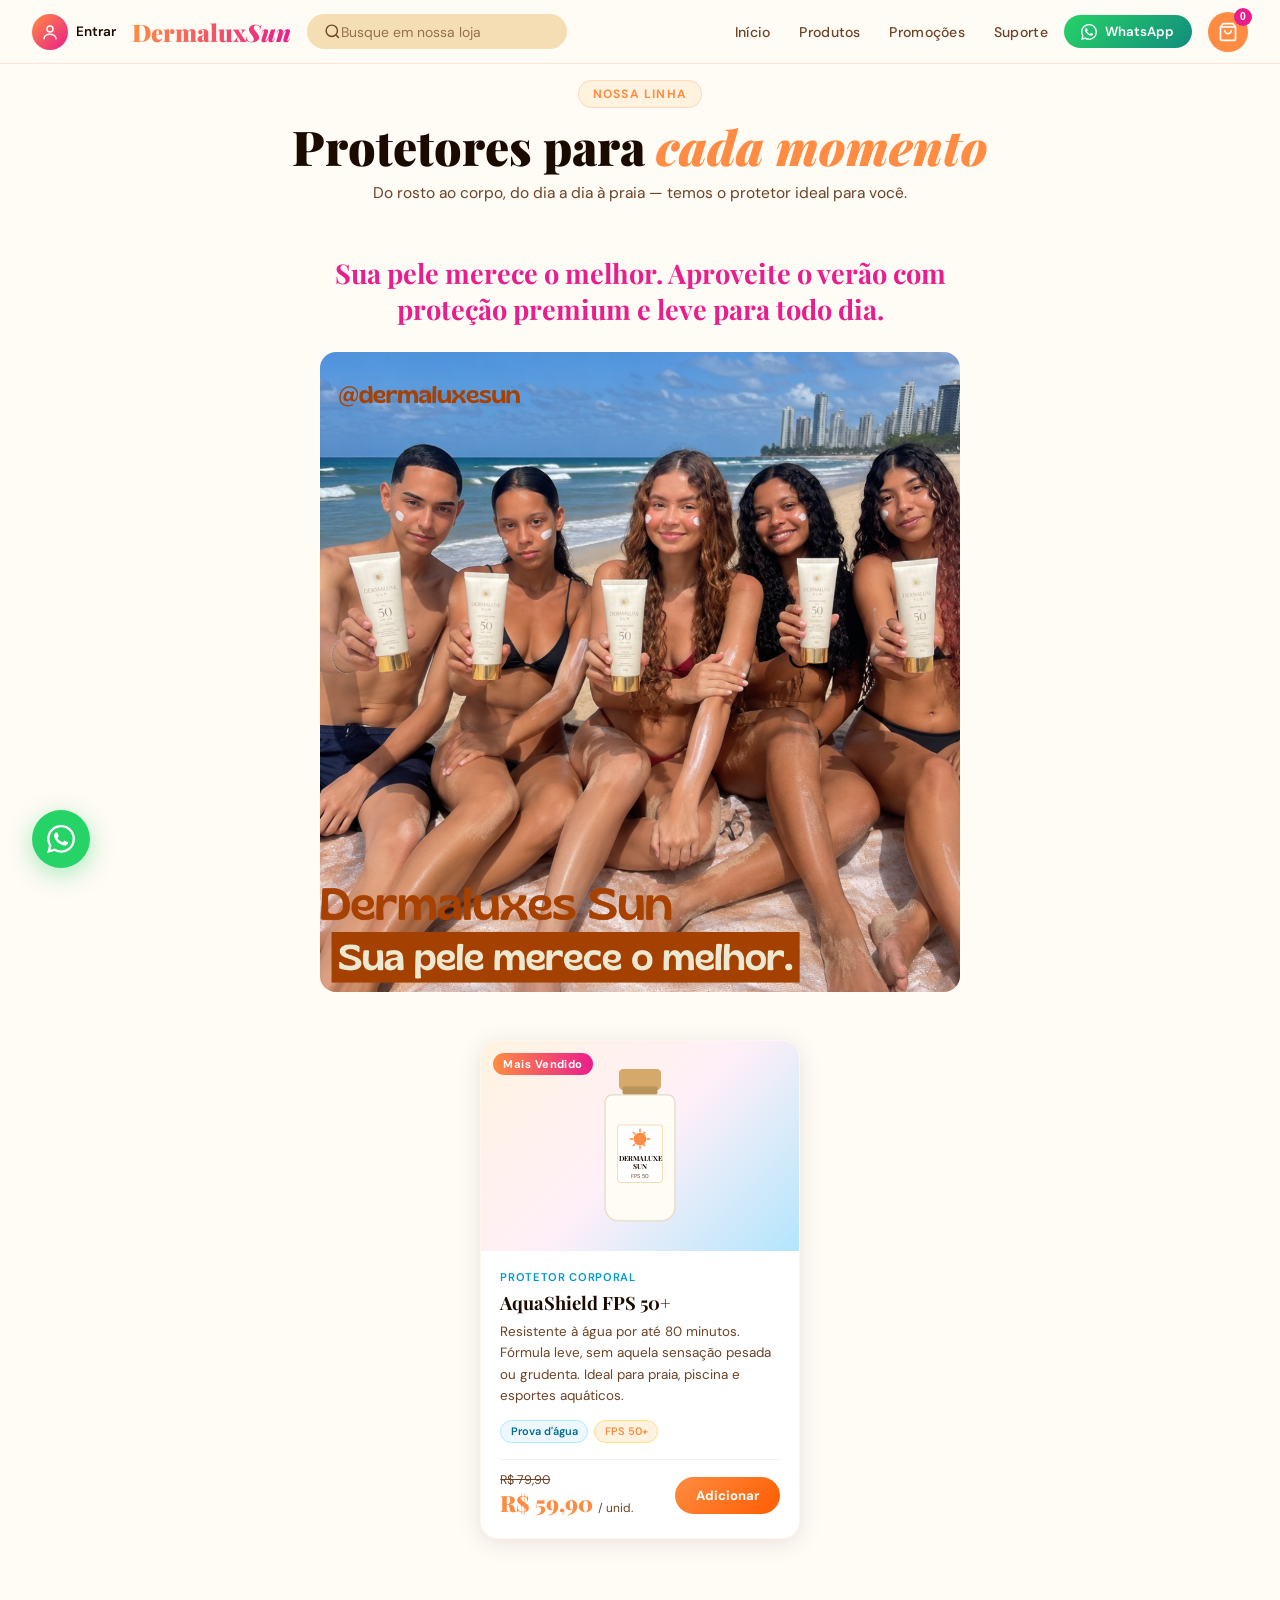
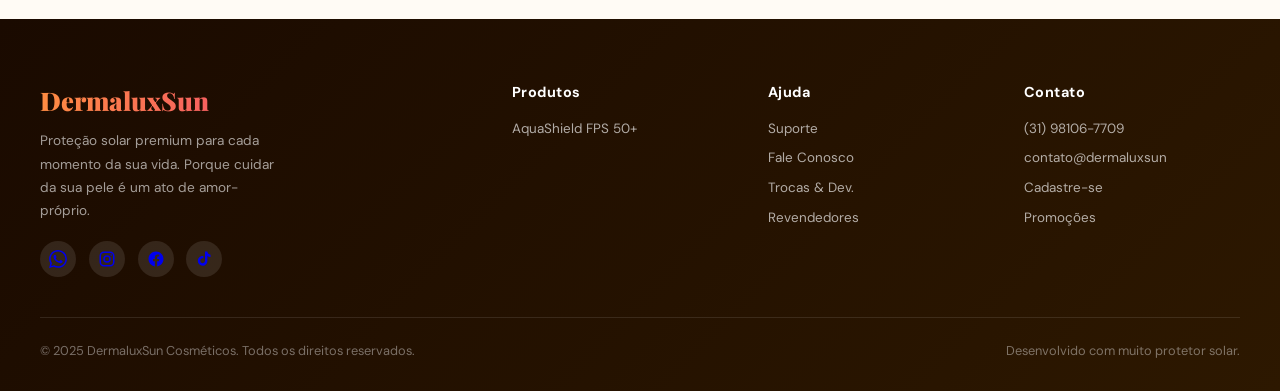
==== produtos.html @ 544e05e0 "Add files via upload" ====
<!DOCTYPE html>

<html lang="pt-BR">
<head>

  <meta charset="UTF-8">

  <meta name="viewport" content="width=device-width, initial-scale=1.0">

  <title>DermaluxSun – Protetores Solares Premium</title>


  <link
    href="https://fonts.googleapis.com/css2?family=Playfair+Display:wght@400;700;900&family=DM+Sans:wght@300;400;500;600&family=Cormorant+Garamond:ital,wght@1,400;1,600&display=swap"
    rel="stylesheet"
  >

  <link rel="stylesheet" href="cssDermalux.css">

</head>
<body>

  <header id="topbar">

    <div class="user-menu" id="userMenu">
      <button class="user-chip" id="userChip" onclick="toggleUserMenu(event)"
              aria-haspopup="true" aria-expanded="false" aria-label="Menu da conta">
        <span class="user-dot">
          <svg id="userIcon" width="18" height="18" viewBox="0 0 24 24" fill="none" stroke="currentColor" stroke-width="2" stroke-linecap="round">
            <circle cx="12" cy="8" r="4"/>
            <path d="M4 21c0-4 4-6 8-6s8 2 8 6"/>
          </svg>
          <span id="userInicial" class="oculto"></span>
        </span>
        <span class="user-name" id="userName">Entrar</span>
      </button>
      <div class="user-dropdown" id="userDropdown">
        <div id="menuDeslogado">
          <a href="login.html">Login</a>
          <a href="cadastro.html">Cadastro</a>
        </div>
        <div id="menuLogado" class="oculto">
          <div class="user-dropdown-info" id="userInfo"></div>
          <button type="button" onclick="fazerLogout()">Sair</button>
        </div>
      </div>
    </div>

    <div class="logo" onclick="window.location.href='index.html'">Dermalux<em>Sun</em></div>

    <div class="search-wrap">

      <svg fill="none" viewBox="0 0 24 24" stroke-width="2">
        <circle cx="11" cy="11" r="8"/>
        <path d="m21 21-4.35-4.35"/>
      </svg>
      <input
        type="text"
        id="searchInput"
        placeholder="Busque em nossa loja"
        oninput="filterProducts()"
        aria-label="Buscar produtos"
      />
    </div>

    <nav class="nav" aria-label="Navegação principal">
      <a href="index.html">Início</a>
      <a href="produtos.html">Produtos</a>
      <a href="promocoes.html">Promoções</a>
      <a href="suporte.html">Suporte</a>
      <a href="adicionar.html" class="nav-adicionar oculto">Adicionar</a>
    </nav>

    <a class="btn-wpp" href="https://wa.me/5531981067709" target="_blank" rel="noopener">

      <svg width="16" height="16" viewBox="0 0 24 24" fill="currentColor">
        <path d="M17.472 14.382c-.297-.149-1.758-.867-2.03-.967-.273-.099-.471-.148-.67.15-.197.297-.767.966-.94 1.164-.173.199-.347.223-.644.075-.297-.15-1.255-.463-2.39-1.475-.883-.788-1.48-1.761-1.653-2.059-.173-.297-.018-.458.13-.606.134-.133.298-.347.446-.52.149-.174.198-.298.298-.497.099-.198.05-.371-.025-.52-.075-.149-.669-1.612-.916-2.207-.242-.579-.487-.5-.669-.51-.173-.008-.371-.01-.57-.01-.198 0-.52.074-.792.372-.272.297-1.04 1.016-1.04 2.479 0 1.462 1.065 2.875 1.213 3.074.149.198 2.096 3.2 5.077 4.487.709.306 1.262.489 1.694.625.712.227 1.36.195 1.871.118.571-.085 1.758-.719 2.006-1.413.248-.694.248-1.289.173-1.413-.074-.124-.272-.198-.57-.347m-5.421 7.403h-.004a9.87 9.87 0 01-5.031-1.378l-.361-.214-3.741.982.998-3.648-.235-.374a9.86 9.86 0 01-1.51-5.26c.001-5.45 4.436-9.884 9.888-9.884 2.64 0 5.122 1.03 6.988 2.898a9.825 9.825 0 012.893 6.994c-.003 5.45-4.437 9.884-9.885 9.884m8.413-18.297A11.815 11.815 0 0012.05 0C5.495 0 .16 5.335.157 11.892c0 2.096.547 4.142 1.588 5.945L.057 24l6.305-1.654a11.882 11.882 0 005.683 1.448h.005c6.554 0 11.89-5.335 11.893-11.893a11.821 11.821 0 00-3.48-8.413Z"/>
      </svg>
      WhatsApp
    </a>

    <button class="btn-cart" onclick="toggleCart()" aria-label="Abrir carrinho de compras">
      <svg fill="none" viewBox="0 0 24 24" stroke-width="2">
        <path d="M6 2 3 6v14a2 2 0 002 2h14a2 2 0 002-2V6l-3-4z"/>
        <line x1="3" y1="6" x2="21" y2="6"/>
        <path d="M16 10a4 4 0 01-8 0"/>
      </svg>
      <span class="cart-badge" id="cartBadge">0</span>
    </button>

    <button type="button" class="hamburger" id="hamburger" onclick="toggleMobileNav()"
            aria-label="Abrir menu" aria-expanded="false" aria-controls="mobile-nav">
      <span></span>
      <span></span>
      <span></span>
    </button>

  </header>

  <div id="mobile-nav" onclick="closeMobileNav(event)">
    <div id="mobile-nav-panel">
      <button class="mobile-nav-close" onclick="closeMobileNav()" aria-label="Fechar menu">Fechar</button>

      <div class="logo" style="font-size:1.4rem">Dermalux<em>Sun</em></div>

      <ul class="mobile-nav-links">
        <li><a href="index.html"      onclick="closeMobileNav()">Início</a></li>
        <li><a href="produtos.html"  onclick="closeMobileNav()">Produtos</a></li>
        <li><a href="promocoes.html" onclick="closeMobileNav()">Promoções</a></li>
        <li><a href="suporte.html"   onclick="closeMobileNav()">Suporte</a></li>
        <li class="nav-adicionar oculto"><a href="adicionar.html" onclick="closeMobileNav()">Adicionar</a></li>
      </ul>

      <a class="btn-wpp" style="margin-top:2rem; justify-content:center"
         href="https://wa.me/5531981067709" target="_blank" rel="noopener">
        <svg width="16" height="16" viewBox="0 0 24 24" fill="currentColor">
          <path d="M17.472 14.382c-.297-.149-1.758-.867-2.03-.967-.273-.099-.471-.148-.67.15-.197.297-.767.966-.94 1.164-.173.199-.347.223-.644.075-.297-.15-1.255-.463-2.39-1.475-.883-.788-1.48-1.761-1.653-2.059-.173-.297-.018-.458.13-.606.134-.133.298-.347.446-.52.149-.174.198-.298.298-.497.099-.198.05-.371-.025-.52-.075-.149-.669-1.612-.916-2.207-.242-.579-.487-.5-.669-.51-.173-.008-.371-.01-.57-.01-.198 0-.52.074-.792.372-.272.297-1.04 1.016-1.04 2.479 0 1.462 1.065 2.875 1.213 3.074.149.198 2.096 3.2 5.077 4.487.709.306 1.262.489 1.694.625.712.227 1.36.195 1.871.118.571-.085 1.758-.719 2.006-1.413.248-.694.248-1.289.173-1.413-.074-.124-.272-.198-.57-.347m-5.421 7.403h-.004a9.87 9.87 0 01-5.031-1.378l-.361-.214-3.741.982.998-3.648-.235-.374a9.86 9.86 0 01-1.51-5.26c.001-5.45 4.436-9.884 9.888-9.884 2.64 0 5.122 1.03 6.988 2.898a9.825 9.825 0 012.893 6.994c-.003 5.45-4.437 9.884-9.885 9.884m8.413-18.297A11.815 11.815 0 0012.05 0C5.495 0 .16 5.335.157 11.892c0 2.096.547 4.142 1.588 5.945L.057 24l6.305-1.654a11.882 11.882 0 005.683 1.448h.005c6.554 0 11.89-5.335 11.893-11.893a11.821 11.821 0 00-3.48-8.413Z"/>
        </svg>
        Fale no WhatsApp
      </a>
    </div>
  </div>

  <section id="produtos">
    <div style="max-width:1200px; margin:0 auto;">

      <div class="section-header center">
        <div class="section-tag">Nossa Linha</div>
        <h2 class="section-title">Protetores para <em>cada momento</em></h2>
        <p class="section-desc">
          Do rosto ao corpo, do dia a dia à praia — temos o protetor ideal para você.
        </p>
      </div>

      <div class="ad-banner fade-up">
        <p class="ad-banner-text">Sua pele merece o melhor. Aproveite o verão com proteção premium e leve para todo dia.</p>
        <img src="anuncio-produtos.png" alt="Grupo de amigos na praia usando protetor solar DermaluxSun" loading="lazy">
      </div>

      <div class="products-grid" id="productsGrid">

        <div class="product-card fade-up stagger-1"
             data-name="protetor prova dagua resistente agua fps 50 aquashield corporal">
          <span class="product-badge promo">Mais Vendido</span>
          <div class="product-img-placeholder" aria-hidden="true">
            <svg viewBox="0 0 200 240" width="140" height="168">
              <rect x="70" y="10" width="60" height="30" rx="6" fill="#D4A96A"/>
              <rect x="75" y="35" width="50" height="12" rx="3" fill="#B8935A"/>
              <path d="M60 47 h80 a10 10 0 0 1 10 10 v150 a20 20 0 0 1 -20 20 h-60 a20 20 0 0 1 -20 -20 v-150 a10 10 0 0 1 10 -10 z" fill="#FFFBF5" stroke="#E8DCC8" stroke-width="2"/>
              <rect x="68" y="90" width="64" height="82" rx="4" fill="#fff" stroke="#F5DEB3" stroke-width="1.5"/>
              <circle cx="100" cy="110" r="9" fill="#FF8C42"/>
              <path d="M100 96 v4 M100 120 v4 M86 110 h4 M110 110 h4 M90.3 100.3 l2.8 2.8 M106.9 100.3 l-2.8 2.8 M90.3 119.7 l2.8 -2.8 M106.9 119.7 l-2.8 -2.8" stroke="#FF8C42" stroke-width="2" stroke-linecap="round"/>
              <text x="100" y="141" text-anchor="middle" font-family="'Playfair Display', serif" font-size="10" font-weight="700" fill="#1A0A00">DERMALUXE</text>
              <text x="100" y="153" text-anchor="middle" font-family="'Playfair Display', serif" font-size="10" font-weight="700" fill="#1A0A00">SUN</text>
              <text x="100" y="166" text-anchor="middle" font-family="'DM Sans', sans-serif" font-size="8" fill="#6B4226">FPS 50</text>
            </svg>
          </div>
          <div class="product-body">
            <span class="product-tag">Protetor Corporal</span>
            <h3 class="product-name">AquaShield FPS 50+</h3>
            <p class="product-desc">
              Resistente à água por até 80 minutos. Fórmula leve, sem aquela sensação
              pesada ou grudenta. Ideal para praia, piscina e esportes aquáticos.
            </p>
            <div class="product-features">
              <span class="feature-pill water">Prova d'água</span>
              <span class="feature-pill spf">FPS 50+</span>
            </div>
            <div class="product-footer">
              <div class="product-price">
                <span class="price-old">R$ 79,90</span>
                <span class="price-new">R$ 59,90 <small>/ unid.</small></span>
              </div>

              <button class="btn-add" onclick="addToCart('AquaShield FPS 50+', 59.90)">
                Adicionar
              </button>
            </div>
          </div>
        </div>

      </div>

      <p id="noResults" style="text-align:center; color:var(--muted); display:none; margin-top:2rem; font-style:italic;">
        Nenhum produto encontrado. Tente outro termo!
      </p>

    </div>
  </section>

  <footer>
    <div class="footer-grid">

      <div class="footer-brand">
        <span class="logo-footer">DermaluxSun</span>
        <p>Proteção solar premium para cada momento da sua vida. Porque cuidar da sua pele é um ato de amor-próprio.</p>
        <div class="footer-socials">
          <a class="footer-social" href="https://wa.me/5531981067709" target="_blank" title="WhatsApp" aria-label="WhatsApp">
            <svg width="18" height="18" viewBox="0 0 24 24" fill="currentColor">
              <path d="M17.472 14.382c-.297-.149-1.758-.867-2.03-.967-.273-.099-.471-.148-.67.15-.197.297-.767.966-.94 1.164-.173.199-.347.223-.644.075-.297-.15-1.255-.463-2.39-1.475-.883-.788-1.48-1.761-1.653-2.059-.173-.297-.018-.458.13-.606.134-.133.298-.347.446-.52.149-.174.198-.298.298-.497.099-.198.05-.371-.025-.52-.075-.149-.669-1.612-.916-2.207-.242-.579-.487-.5-.669-.51-.173-.008-.371-.01-.57-.01-.198 0-.52.074-.792.372-.272.297-1.04 1.016-1.04 2.479 0 1.462 1.065 2.875 1.213 3.074.149.198 2.096 3.2 5.077 4.487.709.306 1.262.489 1.694.625.712.227 1.36.195 1.871.118.571-.085 1.758-.719 2.006-1.413.248-.694.248-1.289.173-1.413-.074-.124-.272-.198-.57-.347m-5.421 7.403h-.004a9.87 9.87 0 01-5.031-1.378l-.361-.214-3.741.982.998-3.648-.235-.374a9.86 9.86 0 01-1.51-5.26c.001-5.45 4.436-9.884 9.888-9.884 2.64 0 5.122 1.03 6.988 2.898a9.825 9.825 0 012.893 6.994c-.003 5.45-4.437 9.884-9.885 9.884m8.413-18.297A11.815 11.815 0 0012.05 0C5.495 0 .16 5.335.157 11.892c0 2.096.547 4.142 1.588 5.945L.057 24l6.305-1.654a11.882 11.882 0 005.683 1.448h.005c6.554 0 11.89-5.335 11.893-11.893a11.821 11.821 0 00-3.48-8.413Z"/>
            </svg>
          </a>
          <a class="footer-social" href="#" title="Instagram" aria-label="Instagram">
            <svg width="18" height="18" viewBox="0 0 24 24" fill="none" stroke="currentColor" stroke-width="2">
              <rect x="3" y="3" width="18" height="18" rx="5"/>
              <circle cx="12" cy="12" r="4"/>
              <circle cx="17.5" cy="6.5" r="1" fill="currentColor" stroke="none"/>
            </svg>
          </a>
          <a class="footer-social" href="#" title="Facebook" aria-label="Facebook">
            <svg width="18" height="18" viewBox="0 0 24 24" fill="currentColor">
              <path d="M22 12.06C22 6.53 17.52 2 12 2S2 6.53 2 12.06c0 5 3.66 9.13 8.44 9.94v-7.03H7.9v-2.91h2.54V9.85c0-2.5 1.49-3.89 3.77-3.89 1.09 0 2.24.2 2.24.2v2.46h-1.26c-1.24 0-1.63.77-1.63 1.56v1.88h2.78l-.44 2.91h-2.34V22c4.78-.81 8.44-4.94 8.44-9.94Z"/>
            </svg>
          </a>
          <a class="footer-social" href="#" title="TikTok" aria-label="TikTok">
            <svg width="18" height="18" viewBox="0 0 24 24" fill="currentColor">
              <path d="M16.5 2c.36 2.4 1.8 4.02 4.2 4.2v3.02c-1.42.06-2.68-.36-4.2-1.2v6.62c0 3.5-2.86 6.36-6.36 6.36S3.78 17.94 3.78 14.44s2.86-6.36 6.36-6.36c.36 0 .72.03 1.06.09v3.15a3.2 3.2 0 00-1.06-.18 3.2 3.2 0 100 6.4 3.2 3.2 0 003.2-3.2V2h3.16Z"/>
            </svg>
          </a>
        </div>
      </div>

      <div class="footer-col">
        <h4>Produtos</h4>
        <ul>
          <li><a href="produtos.html">AquaShield FPS 50+</a></li>
        </ul>
      </div>

      <div class="footer-col">
        <h4>Ajuda</h4>
        <ul>
          <li><a href="suporte.html">Suporte</a></li>
          <li><a href="https://wa.me/5531981067709" target="_blank">Fale Conosco</a></li>
          <li><a href="suporte.html">Trocas &amp; Dev.</a></li>
          <li><a href="suporte.html">Revendedores</a></li>
        </ul>
      </div>

      <div class="footer-col">
        <h4>Contato</h4>
        <ul>
          <li><a href="https://wa.me/5531981067709">(31) 98106-7709</a></li>
          <li><a href="mailto:contato@dermaluxsun.com.br">contato@dermaluxsun</a></li>
          <li><a href="cadastro.html">Cadastre-se</a></li>
          <li><a href="promocoes.html">Promoções</a></li>
        </ul>
      </div>

    </div>

    <div class="footer-bottom">
      <span>© 2025 DermaluxSun Cosméticos. Todos os direitos reservados.</span>
      <span>Desenvolvido com muito protetor solar.</span>
    </div>
  </footer>

  <div id="cart-overlay" onclick="handleCartOverlayClick(event)" role="dialog" aria-label="Carrinho de compras">
    <div id="cart-drawer">

      <div class="cart-header">
        <h3>Seu Carrinho</h3>
        <button class="cart-close" onclick="toggleCart()" aria-label="Fechar carrinho">Fechar</button>
      </div>

      <div class="cart-items" id="cartItems">
        <div class="cart-empty">
          <div class="cart-empty-icon"></div>
          <div>Carrinho vazio — adicione produtos!</div>
        </div>
      </div>

      <div class="cart-footer">
        <div class="cart-total" id="cartDiscountRow" style="display:none">
          <span class="cart-total-label">Desconto do cupom</span>
          <span class="cart-total-val" id="cartDiscount">− R$ 0,00</span>
        </div>
        <div class="cart-total">
          <span class="cart-total-label">Total</span>
          <span class="cart-total-val" id="cartTotal">R$ 0,00</span>
        </div>
        <div class="cart-coupon">
          <input type="text" id="cupomInput" placeholder="Código do cupom" aria-label="Código do cupom"
                 onkeydown="if (event.key === 'Enter') { aplicarCupomDigitado(); }" />
          <button class="btn-aplicar" onclick="aplicarCupomDigitado()">Aplicar cupom</button>
        </div>
        <button class="cart-coupon-remove" id="cupomRemover" onclick="removerCupom()" style="display:none"></button>
        <button class="btn-checkout" onclick="checkout()">

          <svg width="20" height="20" viewBox="0 0 24 24" fill="currentColor">
            <path d="M17.472 14.382c-.297-.149-1.758-.867-2.03-.967-.273-.099-.471-.148-.67.15-.197.297-.767.966-.94 1.164-.173.199-.347.223-.644.075-.297-.15-1.255-.463-2.39-1.475-.883-.788-1.48-1.761-1.653-2.059-.173-.297-.018-.458.13-.606.134-.133.298-.347.446-.52.149-.174.198-.298.298-.497.099-.198.05-.371-.025-.52-.075-.149-.669-1.612-.916-2.207-.242-.579-.487-.5-.669-.51-.173-.008-.371-.01-.57-.01-.198 0-.52.074-.792.372-.272.297-1.04 1.016-1.04 2.479 0 1.462 1.065 2.875 1.213 3.074.149.198 2.096 3.2 5.077 4.487.709.306 1.262.489 1.694.625.712.227 1.36.195 1.871.118.571-.085 1.758-.719 2.006-1.413.248-.694.248-1.289.173-1.413-.074-.124-.272-.198-.57-.347m-5.421 7.403h-.004a9.87 9.87 0 01-5.031-1.378l-.361-.214-3.741.982.998-3.648-.235-.374a9.86 9.86 0 01-1.51-5.26c.001-5.45 4.436-9.884 9.888-9.884 2.64 0 5.122 1.03 6.988 2.898a9.825 9.825 0 012.893 6.994c-.003 5.45-4.437 9.884-9.885 9.884m8.413-18.297A11.815 11.815 0 0012.05 0C5.495 0 .16 5.335.157 11.892c0 2.096.547 4.142 1.588 5.945L.057 24l6.305-1.654a11.882 11.882 0 005.683 1.448h.005c6.554 0 11.89-5.335 11.893-11.893a11.821 11.821 0 00-3.48-8.413Z"/>
          </svg>
          Finalizar pelo WhatsApp
        </button>
      </div>

    </div>
  </div>

  <div id="toast" role="alert" aria-live="polite">
    <span id="toastMsg">Produto adicionado!</span>
  </div>

  <a id="wpp-float"
     href="https://wa.me/5531981067709"
     target="_blank"
     rel="noopener"
     title="Fale no WhatsApp"
     aria-label="Abrir WhatsApp para suporte">
    <svg width="28" height="28" viewBox="0 0 24 24" fill="currentColor">
      <path d="M17.472 14.382c-.297-.149-1.758-.867-2.03-.967-.273-.099-.471-.148-.67.15-.197.297-.767.966-.94 1.164-.173.199-.347.223-.644.075-.297-.15-1.255-.463-2.39-1.475-.883-.788-1.48-1.761-1.653-2.059-.173-.297-.018-.458.13-.606.134-.133.298-.347.446-.52.149-.174.198-.298.298-.497.099-.198.05-.371-.025-.52-.075-.149-.669-1.612-.916-2.207-.242-.579-.487-.5-.669-.51-.173-.008-.371-.01-.57-.01-.198 0-.52.074-.792.372-.272.297-1.04 1.016-1.04 2.479 0 1.462 1.065 2.875 1.213 3.074.149.198 2.096 3.2 5.077 4.487.709.306 1.262.489 1.694.625.712.227 1.36.195 1.871.118.571-.085 1.758-.719 2.006-1.413.248-.694.248-1.289.173-1.413-.074-.124-.272-.198-.57-.347m-5.421 7.403h-.004a9.87 9.87 0 01-5.031-1.378l-.361-.214-3.741.982.998-3.648-.235-.374a9.86 9.86 0 01-1.51-5.26c.001-5.45 4.436-9.884 9.888-9.884 2.64 0 5.122 1.03 6.988 2.898a9.825 9.825 0 012.893 6.994c-.003 5.45-4.437 9.884-9.885 9.884m8.413-18.297A11.815 11.815 0 0012.05 0C5.495 0 .16 5.335.157 11.892c0 2.096.547 4.142 1.588 5.945L.057 24l6.305-1.654a11.882 11.882 0 005.683 1.448h.005c6.554 0 11.89-5.335 11.893-11.893a11.821 11.821 0 00-3.48-8.413Z"/>
    </svg>
  </a>


  <script src="jsLayout.js"></script>
  <script src="jsToast.js"></script>
  <script src="jsCarrinho.js"></script>
  <script src="jsCupom.js"></script>
  <script src="jsProdutos.js"></script>
  <script src="jsCadastro.js"></script>
  <script src="jsSessao.js"></script>
  <script src="jsInit.js"></script>

</body>
</html>
---- cssDermalux.css ----
:root {

  --sun:        #FF8C42;
  --sun-light:  #FFD166;
  --sun-pale:   #FFF3E0;

  --ocean:      #006994;
  --ocean-mid:  #0099CC;
  --ocean-light:#B3E5FC;

  --sand:       #F5DEB3;
  --sand-dark:  #D4A96A;

  --rose:       #E91E8C;
  --rose-light: #FFB3D9;
  --rose-pale:  #FFF0F8;

  --cream:      #FFFBF5;
  --white:      #fff;
  --dark:       #1A0A00;
  --muted:      #6B4226;

  --shadow-warm: 0 8px 32px rgba(255, 140, 66, 0.18);
  --shadow-card: 0 4px 24px rgba(26, 10, 0, 0.10);

  --radius:    18px;
  --radius-sm: 10px;
}

*, *::before, *::after {
  margin:     0;
  padding:    0;
  box-sizing: border-box;
}

html {
  scroll-behavior: smooth;
}

body {
  font-family:  'DM Sans', sans-serif;
  background:   var(--cream);
  color:        var(--dark);
  overflow-x:   hidden;
}

::-webkit-scrollbar       { width: 6px; }
::-webkit-scrollbar-track { background: var(--sand); }
::-webkit-scrollbar-thumb { background: var(--sun); border-radius: 4px; }

#topbar {
  position:       fixed;
  top:            0;
  left:           0;
  width:          100%;
  z-index:        1000;
  background:     rgba(255, 251, 245, 0.92);
  backdrop-filter: blur(18px);
  border-bottom:  1.5px solid rgba(255, 140, 66, 0.18);
  padding:        0 2rem;
  display:        flex;
  align-items:    center;
  gap:            1rem;
  height:         64px;
  transition:     box-shadow .3s;
}

#topbar.scrolled {
  box-shadow: 0 4px 24px rgba(255, 140, 66, 0.13);
}

.logo {
  font-family:              'Playfair Display', serif;
  font-size:                1.5rem;
  font-weight:              900;
  background:               linear-gradient(90deg, var(--sun), var(--rose));
  -webkit-background-clip:  text;
  -webkit-text-fill-color:  transparent;
  white-space:              nowrap;
  flex-shrink:              0;
  cursor:                   pointer;
}

.logo span { font-style: italic; }

.nav {
  display:     flex;
  gap:         1.8rem;
  align-items: center;
  margin-left: auto;
}
.nav a {
  font-size:       .88rem;
  font-weight:     500;
  color:           var(--muted);
  text-decoration: none;
  letter-spacing:  .02em;
  transition:      color .2s;
  position:        relative;
}
.nav a::after {
  content:      '';
  position:     absolute;
  bottom:       -3px;
  left:         0;
  width:        0;
  height:       2px;
  background:   linear-gradient(90deg, var(--sun), var(--rose));
  transition:   width .3s;
  border-radius: 2px;
}
.nav a:hover           { color: var(--sun); }
.nav a:hover::after    { width: 100%; }

.search-wrap {
  display:          flex;
  align-items:      center;
  background:       var(--sand);
  border-radius:    40px;
  padding:          0 1rem;
  border:           1.5px solid transparent;
  transition:       border-color .25s;
  flex:             1;
  max-width:        260px;
}
.search-wrap:focus-within { border-color: var(--sun); }
.search-wrap input {
  border:      none;
  background:  transparent;
  outline:     none;
  font-family: 'DM Sans', sans-serif;
  font-size:   .87rem;
  color:       var(--dark);
  width:       100%;
  padding:     .45rem 0;
}
.search-wrap input::placeholder { color: var(--muted); opacity: .7; }
.search-wrap svg { width: 17px; height: 17px; stroke: var(--muted); flex-shrink: 0; }

.btn-wpp {
  display:         flex;
  align-items:     center;
  gap:             .5rem;
  background:      linear-gradient(135deg, #25D366, #128C7E);
  color:           #fff;
  font-family:     'DM Sans', sans-serif;
  font-weight:     600;
  font-size:       .83rem;
  border:          none;
  border-radius:   40px;
  padding:         .5rem 1.1rem;
  cursor:          pointer;
  text-decoration: none;
  transition:      opacity .2s, transform .18s;
  white-space:     nowrap;
}
.btn-wpp:hover { opacity: .9; transform: translateY(-1px); }

.btn-cart {
  position:        relative;
  background:      var(--sun);
  border:          none;
  border-radius:   50%;
  width:           40px;
  height:          40px;
  display:         flex;
  align-items:     center;
  justify-content: center;
  cursor:          pointer;
  transition:      transform .18s;
  flex-shrink:     0;
}
.btn-cart:hover { transform: scale(1.1); }
.btn-cart svg   { width: 20px; height: 20px; stroke: #fff; }

.cart-badge {
  position:        absolute;
  top:             -4px;
  right:           -4px;
  background:      var(--rose);
  color:           #fff;
  font-size:       .65rem;
  font-weight:     700;
  width:           18px;
  height:          18px;
  border-radius:   50%;
  display:         flex;
  align-items:     center;
  justify-content: center;
}

.hamburger {
  display:        none;
  flex-direction: column;
  justify-content: center;
  gap:            5px;
  cursor:         pointer;
  padding:        8px;
  background:     none;
  border:         none;
  flex-shrink:    0;
  -webkit-tap-highlight-color: transparent;
}
.hamburger span {
  width:         24px;
  height:        2px;
  background:    var(--dark);
  border-radius: 2px;
  transition:    transform .3s, opacity .3s;
}
.hamburger.aberto span:nth-child(1) { transform: translateY(7px) rotate(45deg); }
.hamburger.aberto span:nth-child(2) { opacity: 0; }
.hamburger.aberto span:nth-child(3) { transform: translateY(-7px) rotate(-45deg); }
body.menu-aberto { overflow: hidden; }

#hero {
  min-height:      100vh;
  position:        relative;
  display:         flex;
  align-items:     center;
  justify-content: center;
  overflow:        hidden;
  padding-top:     64px;
}

.hero-beach {
  position: absolute;
  inset:    0;
  background:
    linear-gradient(
      160deg,
      rgba(255,140,66,0.75)  0%,
      rgba(233,30,140,0.40)  30%,
      rgba(0,105,148,0.70)   65%,
      rgba(0,153,204,0.58)   100%
    ),
    url('https://images.unsplash.com/photo-1507525428034-b723cf961d3e?w=1800&q=80')
    center / cover no-repeat;
}

.hero-beach::after {
  content:    '';
  position:   absolute;
  inset:      0;
  background: linear-gradient(to bottom, transparent 55%, var(--cream) 100%);
}

.hero-waves {
  position:    absolute;
  bottom:      0;
  left:        0;
  width:       100%;
  overflow:    hidden;
  line-height: 0;
}
.hero-waves svg { width: 100%; height: 90px; display: block; }
.wave-fill      { fill: var(--cream); }

.hero-content {
  position:   relative;
  z-index:    2;
  text-align: center;
  padding:    2rem;
  max-width:  860px;
  animation:  heroIn 1.2s cubic-bezier(.22, 1, .36, 1) both;
}
@keyframes heroIn {
  from { opacity: 0; transform: translateY(40px); }
  to   { opacity: 1; transform: none; }
}

.hero-badge {
  display:         inline-flex;
  align-items:     center;
  gap:             .5rem;
  background:      rgba(255, 255, 255, 0.18);
  backdrop-filter: blur(10px);
  border:          1px solid rgba(255, 255, 255, 0.35);
  border-radius:   40px;
  padding:         .4rem 1.1rem;
  font-size:       .83rem;
  font-weight:     600;
  color:           #fff;
  margin-bottom:   1.4rem;
  letter-spacing:  .04em;
}

.hero-badge-dot {
  background:    var(--sun);
  width:         8px;
  height:        8px;
  border-radius: 50%;
  display:       inline-block;
  animation:     pulse 1.4s infinite;
}
@keyframes pulse {
  0%,100% { opacity: 1; transform: scale(1); }
  50%      { opacity: .5; transform: scale(1.5); }
}

.hero-title {
  font-family:  'Playfair Display', serif;
  font-size:    clamp(3rem, 7vw, 6rem);
  font-weight:  900;
  color:        #fff;
  line-height:  1.05;
  text-shadow:  0 4px 30px rgba(0, 0, 0, 0.2);
  margin-bottom: .5rem;
}

.hero-title em {
  font-style:               italic;
  background:               linear-gradient(90deg, #FFD166, #FF8C42);
  -webkit-background-clip:  text;
  -webkit-text-fill-color:  transparent;
}

.hero-sub {
  font-family:   'Cormorant Garamond', serif;
  font-style:    italic;
  font-size:     clamp(1.1rem, 2.5vw, 1.6rem);
  color:         rgba(255, 255, 255, 0.9);
  margin-bottom: 2rem;
  letter-spacing: .03em;
  text-shadow:   0 2px 10px rgba(0, 0, 0, 0.15);
}

.hero-ctas {
  display:         flex;
  gap:             1rem;
  justify-content: center;
  flex-wrap:       wrap;
}

.btn-primary {
  background:      linear-gradient(135deg, var(--sun), #FF5C00);
  color:           #fff;
  font-family:     'DM Sans', sans-serif;
  font-weight:     700;
  font-size:       1rem;
  border:          none;
  border-radius:   50px;
  padding:         .85rem 2.2rem;
  cursor:          pointer;
  box-shadow:      0 6px 30px rgba(255, 140, 66, 0.45);
  transition:      transform .2s, box-shadow .2s;
  text-decoration: none;
  display:         inline-block;
}
.btn-primary:hover {
  transform:  translateY(-3px);
  box-shadow: 0 12px 40px rgba(255, 140, 66, 0.5);
}

.btn-outline {
  background:      rgba(255, 255, 255, 0.12);
  backdrop-filter: blur(10px);
  color:           #fff;
  font-family:     'DM Sans', sans-serif;
  font-weight:     600;
  font-size:       1rem;
  border:          2px solid rgba(255, 255, 255, 0.5);
  border-radius:   50px;
  padding:         .82rem 2rem;
  cursor:          pointer;
  transition:      background .2s;
  text-decoration: none;
  display:         inline-block;
}
.btn-outline:hover { background: rgba(255, 255, 255, 0.22); }

.hero-stats {
  display:         flex;
  gap:             2.5rem;
  justify-content: center;
  flex-wrap:       wrap;
  margin-top:      3rem;
}
.hero-stat { text-align: center; color: #fff; }
.hero-stat-num {
  font-family: 'Playfair Display', serif;
  font-size:   2rem;
  font-weight: 900;
  text-shadow: 0 2px 10px rgba(0, 0, 0, .15);
}
.hero-stat-lbl {
  font-size:      .78rem;
  opacity:        .8;
  letter-spacing: .05em;
  text-transform: uppercase;
  margin-top:     .15rem;
}

section { padding: 5rem 2rem; }

.section-tag {
  display:        inline-block;
  background:     var(--sun-pale);
  color:          var(--sun);
  font-size:      .75rem;
  font-weight:    700;
  letter-spacing: .1em;
  text-transform: uppercase;
  padding:        .3rem .85rem;
  border-radius:  40px;
  margin-bottom:  .75rem;
  border:         1px solid rgba(255, 140, 66, 0.25);
}

.section-title {
  font-family:   'Playfair Display', serif;
  font-size:     clamp(1.8rem, 4vw, 3rem);
  font-weight:   900;
  line-height:   1.1;
  margin-bottom: .5rem;
}
.section-title em { font-style: italic; color: var(--sun); }

.section-desc {
  color:       var(--muted);
  max-width:   560px;
  line-height: 1.7;
  font-size:   .97rem;
}

.section-header { margin-bottom: 3rem; }

.center { text-align: center; }
.center .section-desc { margin: 0 auto; }

#produtos { background: var(--cream); }

.ad-banner {
  text-align: center;
  max-width:  640px;
  margin:     0 auto 3rem;
}

.ad-banner-text {
  font-family:  'Playfair Display', serif;
  font-size:    clamp(1.25rem, 3vw, 1.7rem);
  font-weight:  700;
  color:        var(--rose);
  line-height:  1.35;
  margin-bottom: 1.5rem;
}

.ad-banner img {
  width:         100%;
  border-radius: 16px;
  display:       block;
}

.products-grid {
  display:               grid;
  grid-template-columns: repeat(auto-fit, minmax(270px, 320px));
  justify-content:       center;
  gap:                   1.5rem;
  max-width:             1200px;
  margin:                0 auto;
}

.product-card {
  background:     #fff;
  border-radius:  var(--radius);
  box-shadow:     var(--shadow-card);
  overflow:       hidden;
  transition:     transform .3s, box-shadow .3s;
  position:       relative;
  border:         1.5px solid rgba(255, 140, 66, 0.08);
  display:        flex;
  flex-direction: column;
}

.product-card:hover {
  transform:  translateY(-6px);
  box-shadow: 0 16px 48px rgba(255, 140, 66, 0.18);
}

.product-card.featured { border-color: var(--rose); border-width: 2px; }

.product-badge {
  position:      absolute;
  top:           12px;
  left:          12px;
  z-index:       2;
  background:    var(--rose);
  color:         #fff;
  font-size:     .7rem;
  font-weight:   700;
  padding:       .25rem .65rem;
  border-radius: 40px;
  letter-spacing: .04em;
}

.product-badge.promo { background: linear-gradient(90deg, var(--sun), var(--rose)); }
.product-badge.new   { background: var(--ocean); }

.product-img-placeholder {
  width:           100%;
  height:          210px;
  display:         flex;
  align-items:     center;
  justify-content: center;
  font-size:       4.5rem;
  background:      linear-gradient(135deg, var(--sun-pale) 0%, var(--rose-pale) 50%, var(--ocean-light) 100%);
}

.product-body {
  padding:        1.2rem;
  flex:           1;
  display:        flex;
  flex-direction: column;
}

.product-tag {
  display:        inline-block;
  font-size:      .7rem;
  font-weight:    600;
  letter-spacing: .06em;
  text-transform: uppercase;
  color:          var(--ocean-mid);
  margin-bottom:  .5rem;
}

.product-name {
  font-family:   'Playfair Display', serif;
  font-size:     1.15rem;
  font-weight:   700;
  margin-bottom: .4rem;
  line-height:   1.2;
}

.product-desc {
  font-size:     .84rem;
  color:         var(--muted);
  line-height:   1.6;
  margin-bottom: .8rem;
  flex:          1;
}

.product-features {
  display:   flex;
  flex-wrap: wrap;
  gap:       .35rem;
  margin-bottom: 1rem;
}

.feature-pill {
  font-size:   .68rem;
  font-weight: 600;
  padding:     .22rem .6rem;
  border-radius: 40px;
  border:      1px solid currentColor;
}

.feature-pill.water    { color: var(--ocean); border-color: var(--ocean-light); background: rgba(0,153,204,0.07); }
.feature-pill.spray    { color: #7C4DFF; border-color: #D1C4E9; background: #F3E5F5; }
.feature-pill.sensitive{ color: var(--rose); border-color: var(--rose-light); background: var(--rose-pale); }
.feature-pill.spf      { color: var(--sun); border-color: #FFE082; background: var(--sun-pale); }

.product-footer {
  display:         flex;
  align-items:     center;
  justify-content: space-between;
  padding-top:     .8rem;
  border-top:      1px solid rgba(0, 0, 0, .06);
}

.product-price { display: flex; flex-direction: column; }

.price-old {
  font-size:       .78rem;
  color:           var(--muted);
  text-decoration: line-through;
}

.price-new {
  font-family: 'Playfair Display', serif;
  font-size:   1.4rem;
  font-weight: 900;
  color:       var(--sun);
}
.price-new small {
  font-size:   .75rem;
  font-weight: 400;
  font-family: 'DM Sans', sans-serif;
  color:       var(--muted);
}

.btn-add {
  background:    linear-gradient(135deg, var(--sun), #FF5C00);
  color:         #fff;
  font-family:   'DM Sans', sans-serif;
  font-weight:   700;
  font-size:     .82rem;
  border:        none;
  border-radius: 40px;
  padding:       .6rem 1.3rem;
  cursor:        pointer;
  transition:    transform .2s, box-shadow .2s;
  white-space:   nowrap;
}
.btn-add:hover {
  transform:  scale(1.05);
  box-shadow: 0 4px 16px rgba(255, 140, 66, .4);
}

#promocoes { background: var(--cream); }

.promo-grid {
  display:               grid;
  grid-template-columns: repeat(auto-fill, minmax(290px, 1fr));
  gap:                   1.5rem;
  max-width:             1100px;
  margin:                0 auto;
}

.promo-card {
  background:    #fff;
  border-radius: var(--radius);
  overflow:      hidden;
  box-shadow:    var(--shadow-card);
  border:        1.5px solid rgba(255, 140, 66, 0.1);
  display:       flex;
  align-items:   stretch;
  transition:    transform .3s;
}
.promo-card:hover { transform: translateY(-4px); }

.promo-bar {
  width:      8px;
  background: linear-gradient(180deg, var(--sun), var(--rose));
  flex-shrink: 0;
}

.promo-content { padding: 1.4rem 1.3rem; }

.promo-pct {
  font-family: 'Playfair Display', serif;
  font-size:   2.5rem;
  font-weight: 900;
  color:       var(--sun);
  line-height: 1;
}

.promo-title { font-weight: 700; font-size: 1rem; margin: .3rem 0 .4rem; }
.promo-text  { font-size: .84rem; color: var(--muted); line-height: 1.6; margin-bottom: .8rem; }

.promo-code {
  display:       inline-block;
  background:    var(--sand);
  color:         var(--dark);
  font-family:   monospace;
  font-size:     .9rem;
  font-weight:   700;
  padding:       .3rem .8rem;
  border-radius: var(--radius-sm);
  letter-spacing: .1em;
  border:        1px dashed var(--sand-dark);
  cursor:        pointer;
  transition:    background .2s;
}
.promo-code:hover { background: var(--sun-pale); }

#beneficios {
  background: linear-gradient(135deg, #006994 0%, #004060 100%);
  color: #fff;
}

.benefits-grid {
  display:               grid;
  grid-template-columns: repeat(auto-fill, minmax(200px, 1fr));
  gap:                   1.5rem;
  max-width:             1100px;
  margin:                0 auto;
}

.benefit-item {
  text-align:    center;
  padding:       2rem 1.2rem;
  background:    rgba(255, 255, 255, 0.07);
  border-radius: var(--radius);
  border:        1px solid rgba(255, 255, 255, 0.12);
  transition:    background .3s;
}
.benefit-item:hover { background: rgba(255, 255, 255, 0.12); }

.benefit-icon  { font-size: 2.5rem; margin-bottom: .8rem; display: block; }
.benefit-title { font-family: 'Playfair Display', serif; font-size: 1.05rem; font-weight: 700; margin-bottom: .4rem; }
.benefit-desc  { font-size: .82rem; opacity: .75; line-height: 1.6; }

#cadastro {
  background: linear-gradient(135deg, var(--sun-pale) 0%, var(--rose-pale) 100%);
}

.register-wrap {
  max-width:     560px;
  margin:        0 auto;
  background:    #fff;
  border-radius: 24px;
  box-shadow:    0 8px 40px rgba(255, 140, 66, 0.15);
  padding:       2.5rem;
  border:        1.5px solid rgba(255, 140, 66, 0.12);
}

.form-row { display: grid; grid-template-columns: 1fr 1fr; gap: 1rem; }

.form-group { display: flex; flex-direction: column; gap: .4rem; margin-bottom: 1rem; }
.form-group label { font-size: .82rem; font-weight: 600; color: var(--muted); letter-spacing: .03em; }

.form-group input {
  border:        1.5px solid rgba(0, 0, 0, .1);
  border-radius: var(--radius-sm);
  padding:       .75rem 1rem;
  font-family:   'DM Sans', sans-serif;
  font-size:     .93rem;
  color:         var(--dark);
  outline:       none;
  transition:    border-color .2s;
  background:    var(--cream);
}

.form-group input:focus       { border-color: var(--sun); }
.form-group input::placeholder{ color: var(--muted); opacity: .6; }

.btn-register {
  background:    linear-gradient(135deg, var(--sun), var(--rose));
  color:         #fff;
  font-family:   'DM Sans', sans-serif;
  font-weight:   700;
  font-size:     1rem;
  border:        none;
  border-radius: 50px;
  padding:       .9rem;
  cursor:        pointer;
  width:         100%;
  margin-top:    .5rem;
  transition:    opacity .2s, transform .2s;
}
.btn-register:hover { opacity: .92; transform: scale(1.01); }

.register-social {
  display:               grid;
  grid-template-columns: repeat(3, 1fr);
  gap:                   .75rem;
  margin-bottom:         1.5rem;
}
.social-input {
  display:       flex;
  align-items:   center;
  gap:           .5rem;
  border:        1.5px solid rgba(0, 0, 0, .09);
  border-radius: var(--radius-sm);
  padding:       .6rem .85rem;
  background:    var(--cream);
  cursor:        pointer;
  transition:    border-color .2s;
}
.social-input:focus-within { border-color: var(--sun); }
.social-input input {
  border:      none;
  background:  transparent;
  outline:     none;
  font-size:   .82rem;
  font-family: 'DM Sans', sans-serif;
  width:       100%;
}
.social-icon { font-size: 1rem; flex-shrink: 0; }

.divider { text-align: center; position: relative; margin: 1rem 0; }
.divider::before {
  content:    '';
  position:   absolute;
  top:        50%;
  left:       0;
  right:      0;
  height:     1px;
  background: rgba(0, 0, 0, .08);
}

.divider span {
  background: #fff;
  position:   relative;
  z-index:    1;
  padding:    0 .8rem;
  font-size:  .8rem;
  color:      var(--muted);
}

#suporte { background: var(--cream); }

.support-grid {
  display:               grid;
  grid-template-columns: repeat(auto-fill, minmax(240px, 1fr));
  gap:                   1.5rem;
  max-width:             1100px;
  margin:                0 auto;
}

.support-card {
  background:      #fff;
  border-radius:   var(--radius);
  padding:         2rem;
  box-shadow:      var(--shadow-card);
  border:          1.5px solid rgba(0, 0, 0, .05);
  text-align:      center;
  transition:      transform .3s;
  cursor:          pointer;
  text-decoration: none;
  color:           inherit;
  display:         block;
}
.support-card:hover { transform: translateY(-4px); }

.support-icon  { font-size: 2.8rem; margin-bottom: .8rem; display: block; }
.support-title { font-weight: 700; font-size: 1rem; margin-bottom: .4rem; }
.support-desc  { font-size: .83rem; color: var(--muted); line-height: 1.6; }

footer {
  background: linear-gradient(135deg, #1A0A00 0%, #2D1800 100%);
  color:      rgba(255, 255, 255, 0.8);
  padding:    4rem 2rem 2rem;
}

.footer-grid {
  display:               grid;
  grid-template-columns: 2fr 1fr 1fr 1fr;
  gap:                   2.5rem;
  max-width:             1200px;
  margin:                0 auto 2.5rem;
}

.footer-brand .logo-footer {
  font-family:              'Playfair Display', serif;
  font-size:                1.6rem;
  font-weight:              900;
  background:               linear-gradient(90deg, var(--sun), var(--rose));
  -webkit-background-clip:  text;
  -webkit-text-fill-color:  transparent;
  margin-bottom:            .8rem;
  display:                  block;
}
.footer-brand p { font-size: .85rem; line-height: 1.7; opacity: .75; max-width: 240px; }

.footer-socials { display: flex; gap: .8rem; margin-top: 1.2rem; }
.footer-social {
  width:           36px;
  height:          36px;
  border-radius:   50%;
  background:      rgba(255, 255, 255, 0.1);
  display:         flex;
  align-items:     center;
  justify-content: center;
  cursor:          pointer;
  transition:      background .2s;
  text-decoration: none;
  font-size:       1rem;
}
.footer-social:hover { background: rgba(255, 140, 66, 0.3); }

.footer-col h4 { font-weight: 700; font-size: .9rem; color: #fff; margin-bottom: 1rem; letter-spacing: .03em; }
.footer-col ul { list-style: none; }
.footer-col ul li { margin-bottom: .55rem; }
.footer-col ul li a { font-size: .84rem; color: rgba(255,255,255,.65); text-decoration: none; transition: color .2s; }
.footer-col ul li a:hover { color: var(--sun); }

.footer-bottom {
  border-top:      1px solid rgba(255, 255, 255, .1);
  padding-top:     1.5rem;
  display:         flex;
  align-items:     center;
  justify-content: space-between;
  flex-wrap:       wrap;
  gap:             1rem;
  max-width:       1200px;
  margin:          0 auto;
  font-size:       .8rem;
  color:           rgba(255, 255, 255, .4);
}

#cart-overlay {
  position:       fixed;
  inset:          0;
  z-index:        2000;
  background:     rgba(0, 0, 0, 0.4);
  backdrop-filter: blur(4px);
  opacity:        0;
  pointer-events: none;
  transition:     opacity .3s;
}
#cart-overlay.open { opacity: 1; pointer-events: all; }

#cart-drawer {
  position:        fixed;
  right:           0;
  top:             0;
  bottom:          0;
  width:           min(420px, 100vw);
  z-index:         2001;
  background:      #fff;
  box-shadow:      -8px 0 40px rgba(0, 0, 0, .18);
  display:         flex;
  flex-direction:  column;
  transform:       translateX(100%);
  transition:      transform .4s cubic-bezier(.22, 1, .36, 1);
}

#cart-overlay.open #cart-drawer { transform: none; }

.cart-header {
  display:         flex;
  align-items:     center;
  justify-content: space-between;
  padding:         1.5rem;
  border-bottom:   1px solid rgba(0, 0, 0, .07);
}
.cart-header h3 { font-family: 'Playfair Display', serif; font-size: 1.3rem; font-weight: 900; }
.cart-close { background: none; border: none; cursor: pointer; font-size: 1.5rem; color: var(--muted); line-height: 1; }

.cart-items { flex: 1; overflow-y: auto; padding: 1rem; }

.cart-empty {
  display:         flex;
  flex-direction:  column;
  align-items:     center;
  justify-content: center;
  height:          200px;
  color:           var(--muted);
}
.cart-empty-icon { font-size: 3rem; margin-bottom: .8rem; opacity: .4; }

.cart-item {
  display:     flex;
  gap:         1rem;
  align-items: center;
  padding:     .85rem 0;
  border-bottom: 1px solid rgba(0, 0, 0, .05);
}
.cart-item-info  { flex: 1; }
.cart-item-name  { font-weight: 600; font-size: .9rem; margin-bottom: .2rem; }
.cart-item-price { font-size: .83rem; color: var(--muted); }

.cart-item-qty { display: flex; align-items: center; gap: .5rem; margin-top: .4rem; }
.qty-btn {
  background:      var(--sand);
  border:          none;
  border-radius:   50%;
  width:           26px;
  height:          26px;
  cursor:          pointer;
  font-size:       1rem;
  display:         flex;
  align-items:     center;
  justify-content: center;
  transition:      background .2s;
}
.qty-btn:hover    { background: var(--sun-pale); }
.qty-num          { font-weight: 700; font-size: .9rem; min-width: 20px; text-align: center; }

.cart-item-remove {
  background:  none;
  border:      none;
  cursor:      pointer;
  color:       var(--muted);
  font-size:   1rem;
  padding:     4px;
  transition:  color .2s;
}
.cart-item-remove:hover { color: #E53935; }

.cart-footer { padding: 1.5rem; border-top: 1px solid rgba(0, 0, 0, .07); }
.cart-total {
  display:         flex;
  justify-content: space-between;
  align-items:     baseline;
  margin-bottom:   .5rem;
}
.cart-total-label { font-weight: 600; font-size: .9rem; color: var(--muted); }
.cart-total-val   { font-family: 'Playfair Display', serif; font-size: 1.6rem; font-weight: 900; color: var(--sun); }

#cartDiscountRow .cart-total-val { font-size: 1rem; color: var(--rose); }
#cartDiscountRow { margin-bottom: .75rem; }

.btn-checkout {
  background:      linear-gradient(135deg, #25D366, #128C7E);
  color:           #fff;
  font-family:     'DM Sans', sans-serif;
  font-weight:     700;
  font-size:       1rem;
  border:          none;
  border-radius:   50px;
  padding:         .9rem;
  cursor:          pointer;
  width:           100%;
  display:         flex;
  align-items:     center;
  justify-content: center;
  gap:             .6rem;
  transition:      opacity .2s;
}
.btn-checkout:hover { opacity: .9; }

#toast {
  position:      fixed;
  bottom:        2rem;
  right:         2rem;
  z-index:       3000;
  background:    #1A0A00;
  color:         #fff;
  border-radius: var(--radius-sm);
  padding:       .75rem 1.3rem;
  font-size:     .88rem;
  font-weight:   600;
  box-shadow:    0 8px 32px rgba(0, 0, 0, .25);
  transform:     translateY(80px);
  opacity:       0;
  transition:    transform .35s cubic-bezier(.22, 1, .36, 1), opacity .3s;
  display:       flex;
  align-items:   center;
  gap:           .6rem;
  max-width:     300px;
}
#toast.show { transform: none; opacity: 1; }

#wpp-float {
  position:        fixed;
  bottom:          2rem;
  left:            2rem;
  z-index:         900;
  background:      #25D366;
  color:           #fff;
  width:           58px;
  height:          58px;
  border-radius:   50%;
  display:         flex;
  align-items:     center;
  justify-content: center;
  font-size:       1.6rem;
  cursor:          pointer;
  box-shadow:      0 6px 24px rgba(37, 211, 102, .4);
  transition:      transform .2s, box-shadow .2s;
  text-decoration: none;
}
#wpp-float:hover {
  transform:  scale(1.12);
  box-shadow: 0 10px 36px rgba(37, 211, 102, .5);
}

#wpp-float::before {
  content:       'Precisa de ajuda?';
  position:      absolute;
  left:          68px;
  background:    #fff;
  color:         var(--dark);
  font-family:   'DM Sans', sans-serif;
  font-size:     .78rem;
  font-weight:   600;
  padding:       .35rem .8rem;
  border-radius: var(--radius-sm);
  white-space:   nowrap;
  box-shadow:    var(--shadow-card);
  opacity:       0;
  transition:    opacity .2s;
  border:        1px solid rgba(0, 0, 0, .07);
}
#wpp-float:hover::before { opacity: 1; }

#mobile-nav {
  position:       fixed;
  inset:          0;
  z-index:        1500;
  background:     rgba(0, 0, 0, 0.5);
  backdrop-filter: blur(4px);
  opacity:        0;
  pointer-events: none;
  transition:     opacity .3s;
}
#mobile-nav.open { opacity: 1; pointer-events: all; }

#mobile-nav-panel {
  position:    absolute;
  left:        0;
  top:         0;
  bottom:      0;
  width:       min(320px, 85vw);
  background:  #fff;
  padding:     2rem 1.5rem;
  transform:   translateX(-100%);
  transition:  transform .4s cubic-bezier(.22, 1, .36, 1);
  overflow-y:  auto;
}
#mobile-nav.open #mobile-nav-panel { transform: none; }

.mobile-nav-close {
  background: none;
  border:     none;
  font-size:  1.5rem;
  cursor:     pointer;
  position:   absolute;
  top:        1rem;
  right:      1rem;
  color:      var(--muted);
}

.mobile-nav-links { list-style: none; margin-top: 2rem; }
.mobile-nav-links li a {
  display:         block;
  padding:         .8rem 0;
  font-size:       1.05rem;
  font-weight:     600;
  color:           var(--dark);
  text-decoration: none;
  border-bottom:   1px solid rgba(0, 0, 0, .05);
  transition:      color .2s;
}
.mobile-nav-links li a:hover { color: var(--sun); }

@media (max-width: 900px) {

  .footer-grid { grid-template-columns: 1fr 1fr; }

  .footer-brand { grid-column: 1 / -1; }

  .form-row { grid-template-columns: 1fr; }
  .register-social { grid-template-columns: 1fr; }
}

@media (max-width: 700px) {

  .nav        { display: none; }
  .hamburger  { display: flex; }
  #topbar .btn-wpp { display: none; }
  #topbar .logo    { margin-right: auto; }

  .search-wrap { display: none; }

  .hero-stats { gap: 1.5rem; }
}

@media (max-width: 480px) {
  section    { padding: 3.5rem 1.2rem; }
  #topbar    { padding: 0 1rem; }

  .hero-ctas { flex-direction: column; align-items: center; }
}

.fade-up {
  opacity:    0;
  transform:  translateY(30px);
  transition: opacity .7s ease, transform .7s ease;
}
.fade-up.visible { opacity: 1; transform: none; }

.stagger-1 { transition-delay: .1s; }
.stagger-2 { transition-delay: .2s; }
.stagger-3 { transition-delay: .3s; }
.stagger-4 { transition-delay: .4s; }
.stagger-5 { transition-delay: .5s; }
.stagger-6 { transition-delay: .6s; }

.oculto { display: none !important; }

#login { background: linear-gradient(135deg, var(--sun-pale) 0%, var(--rose-pale) 100%); min-height: 100vh; }

.user-menu { position: relative; flex-shrink: 0; }
.user-chip {
  display: flex; align-items: center; gap: .5rem; background: none; border: none;
  cursor: pointer; font-family: inherit; padding: 0;
}
.user-dot {
  position: relative; width: 36px; height: 36px; border-radius: 50%;
  background: linear-gradient(135deg, var(--sun), var(--rose)); color: #fff;
  font-weight: 700; font-size: .95rem; text-transform: uppercase;
  display: flex; align-items: center; justify-content: center;
}
.user-chip.logado .user-dot::after {
  content: ''; position: absolute; right: -2px; bottom: -2px; width: 11px; height: 11px;
  border-radius: 50%; background: #25D366; border: 2px solid var(--cream);
}
.user-name {
  font-size: .85rem; font-weight: 600; color: var(--dark); max-width: 140px;
  overflow: hidden; text-overflow: ellipsis; white-space: nowrap;
}
.user-dropdown {
  display: none; position: absolute; top: calc(100% + 12px); left: 0; min-width: 190px;
  background: #fff; border-radius: var(--radius-sm); box-shadow: var(--shadow-card);
  border: 1.5px solid rgba(255, 140, 66, .18); padding: .4rem; z-index: 1100;
}
.user-dropdown.aberto { display: block; }
.user-dropdown a, .user-dropdown button {
  display: block; width: 100%; text-align: left; background: none; border: none;
  padding: .6rem .8rem; border-radius: 8px; font-family: inherit; font-size: .88rem;
  font-weight: 500; color: var(--dark); text-decoration: none; cursor: pointer;
}
.user-dropdown a:hover, .user-dropdown button:hover { background: var(--sun-pale); color: var(--sun); }
.user-dropdown-info { padding: .5rem .8rem; font-size: .75rem; color: var(--muted); font-weight: 600; text-transform: uppercase; letter-spacing: .06em; }
@media (max-width: 480px) { .user-name { display: none; } }

.cart-coupon { display: flex; gap: .5rem; margin-bottom: .8rem; }
.cart-coupon input {
  flex: 1; min-width: 0; border: 1.5px solid rgba(0, 0, 0, .1); border-radius: 50px;
  padding: .65rem 1rem; font-family: inherit; font-size: .85rem; text-transform: uppercase;
  background: var(--cream); outline: none;
}
.cart-coupon input:focus { border-color: var(--sun); }
.btn-aplicar {
  background: var(--sun); color: #fff; border: none; border-radius: 50px; padding: .65rem 1.1rem;
  font-family: inherit; font-weight: 700; font-size: .82rem; cursor: pointer; white-space: nowrap;
}
.btn-aplicar:hover { opacity: .9; }
.cart-coupon-remove {
  background: none; border: none; color: var(--rose); font-family: inherit; font-size: .78rem;
  font-weight: 600; cursor: pointer; margin: -.3rem 0 .8rem; padding: 0; text-decoration: underline;
}

.promo-code.usado { opacity: .45; text-decoration: line-through; cursor: not-allowed; }

.form-group textarea {
  border: 1.5px solid rgba(0, 0, 0, .1); border-radius: var(--radius-sm); padding: .75rem 1rem;
  font-family: 'DM Sans', sans-serif; font-size: .93rem; color: var(--dark); outline: none;
  background: var(--cream); resize: vertical; min-height: 100px; transition: border-color .2s;
}
.form-group textarea:focus { border-color: var(--sun); }
.form-group input[type="file"] { padding: .55rem; }

.check-row { display: flex; align-items: center; gap: .6rem; margin: .3rem 0 1rem; font-size: .88rem; color: var(--muted); cursor: pointer; }
.check-row input { accent-color: var(--sun); width: 16px; height: 16px; }
.admin-box { background: var(--sun-pale); border-radius: var(--radius-sm); padding: 1rem; }
.form-link { text-align: center; font-size: .85rem; color: var(--muted); margin-top: 1rem; }
.form-link a { color: var(--sun); font-weight: 600; text-decoration: none; }

.product-img-placeholder img { width: 100%; height: 100%; object-fit: cover; }
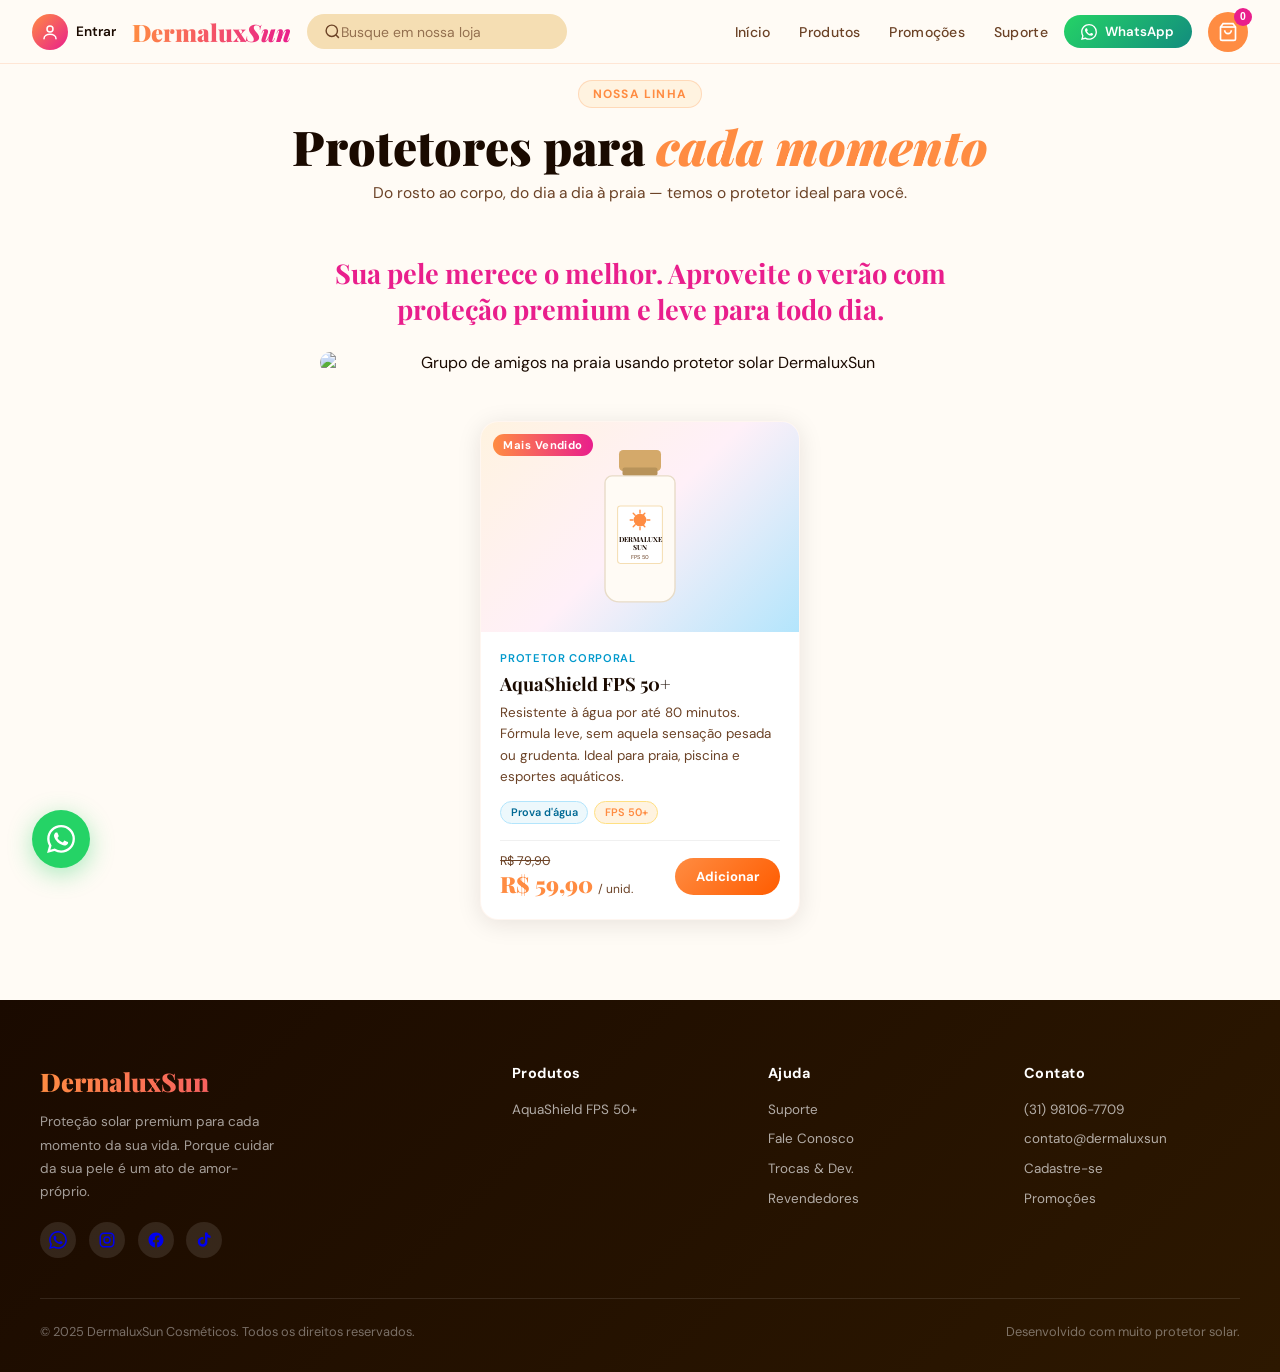
==== commit 4c9235ac: "tirei a imagem" ====
--- a/produtos.html
+++ b/produtos.html
@@ -134,7 +134,7 @@
 
       <div class="ad-banner fade-up">
         <p class="ad-banner-text">Sua pele merece o melhor. Aproveite o verão com proteção premium e leve para todo dia.</p>
-        <img src="anuncio-produtos.png" alt="Grupo de amigos na praia usando protetor solar DermaluxSun" loading="lazy">
+        <img src="anuncio-produtos" alt="Grupo de amigos na praia usando protetor solar DermaluxSun" loading="lazy">
       </div>
 
       <div class="products-grid" id="productsGrid">
